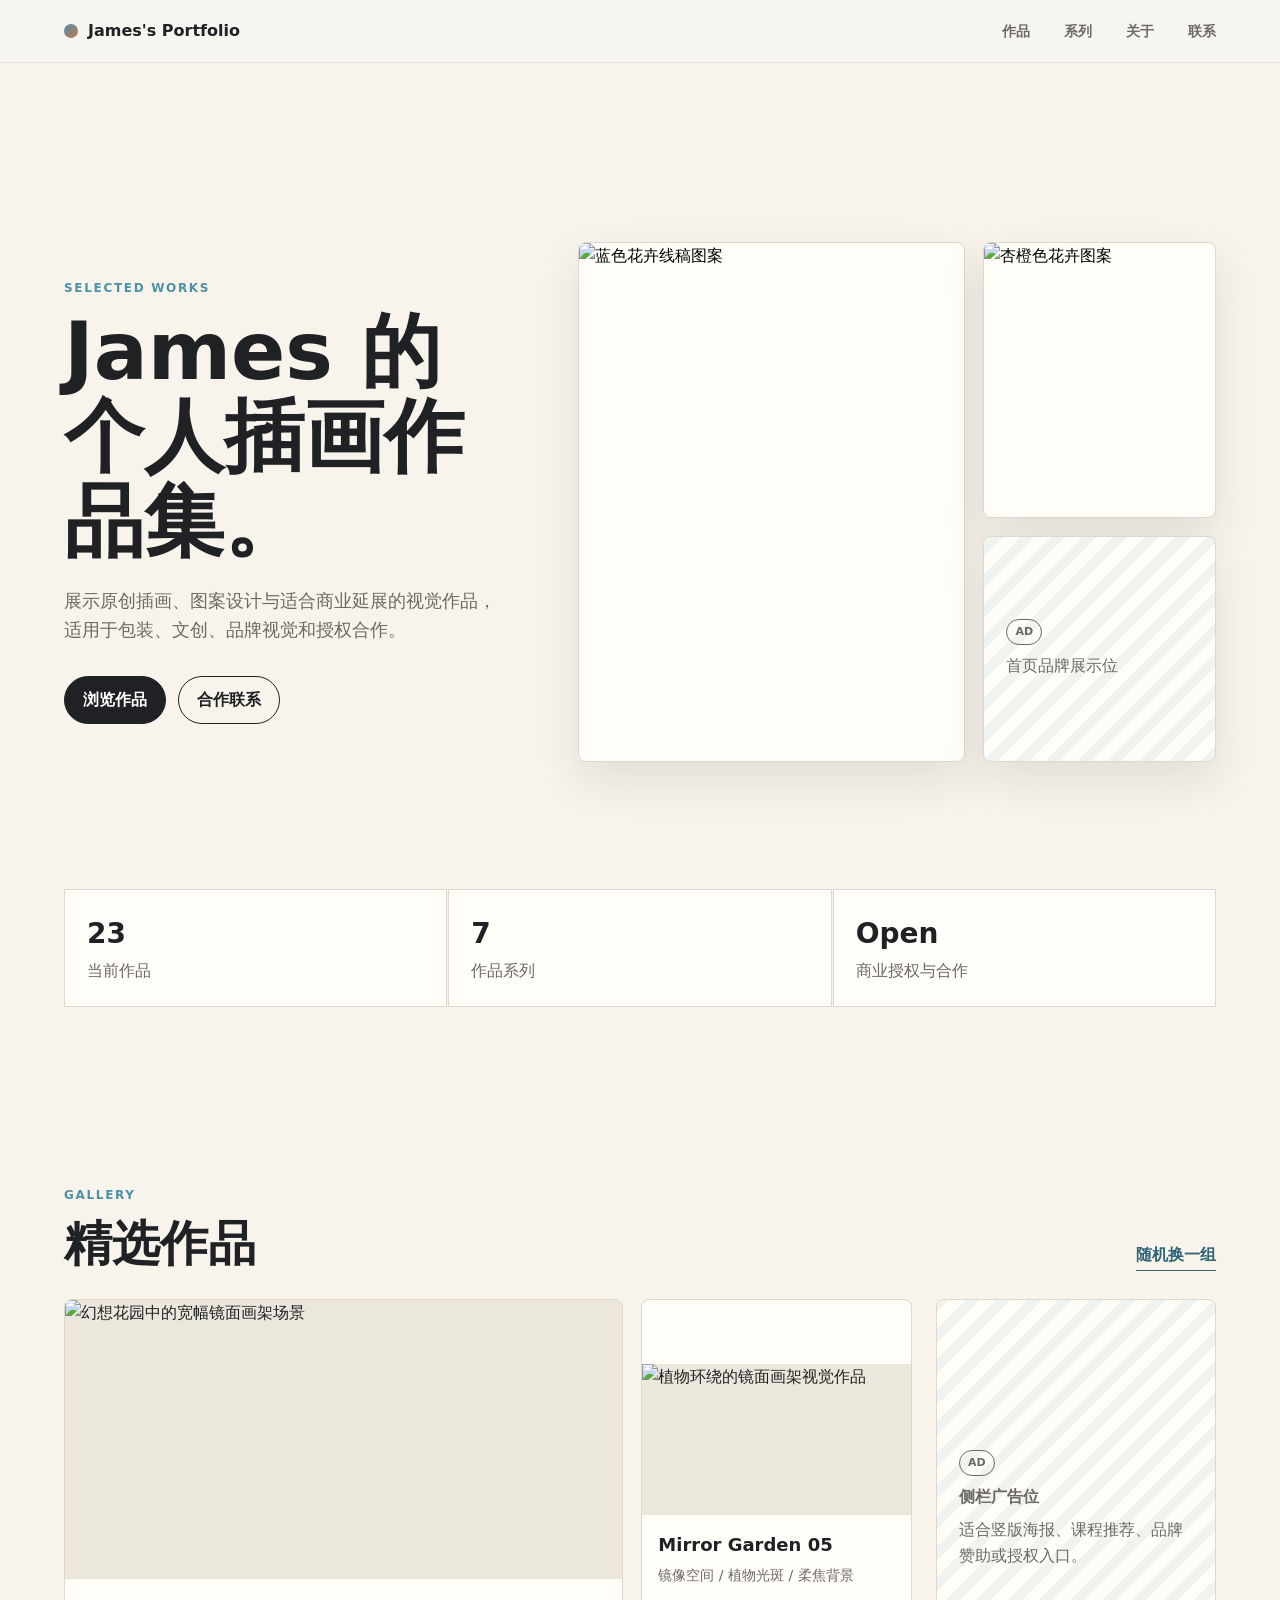
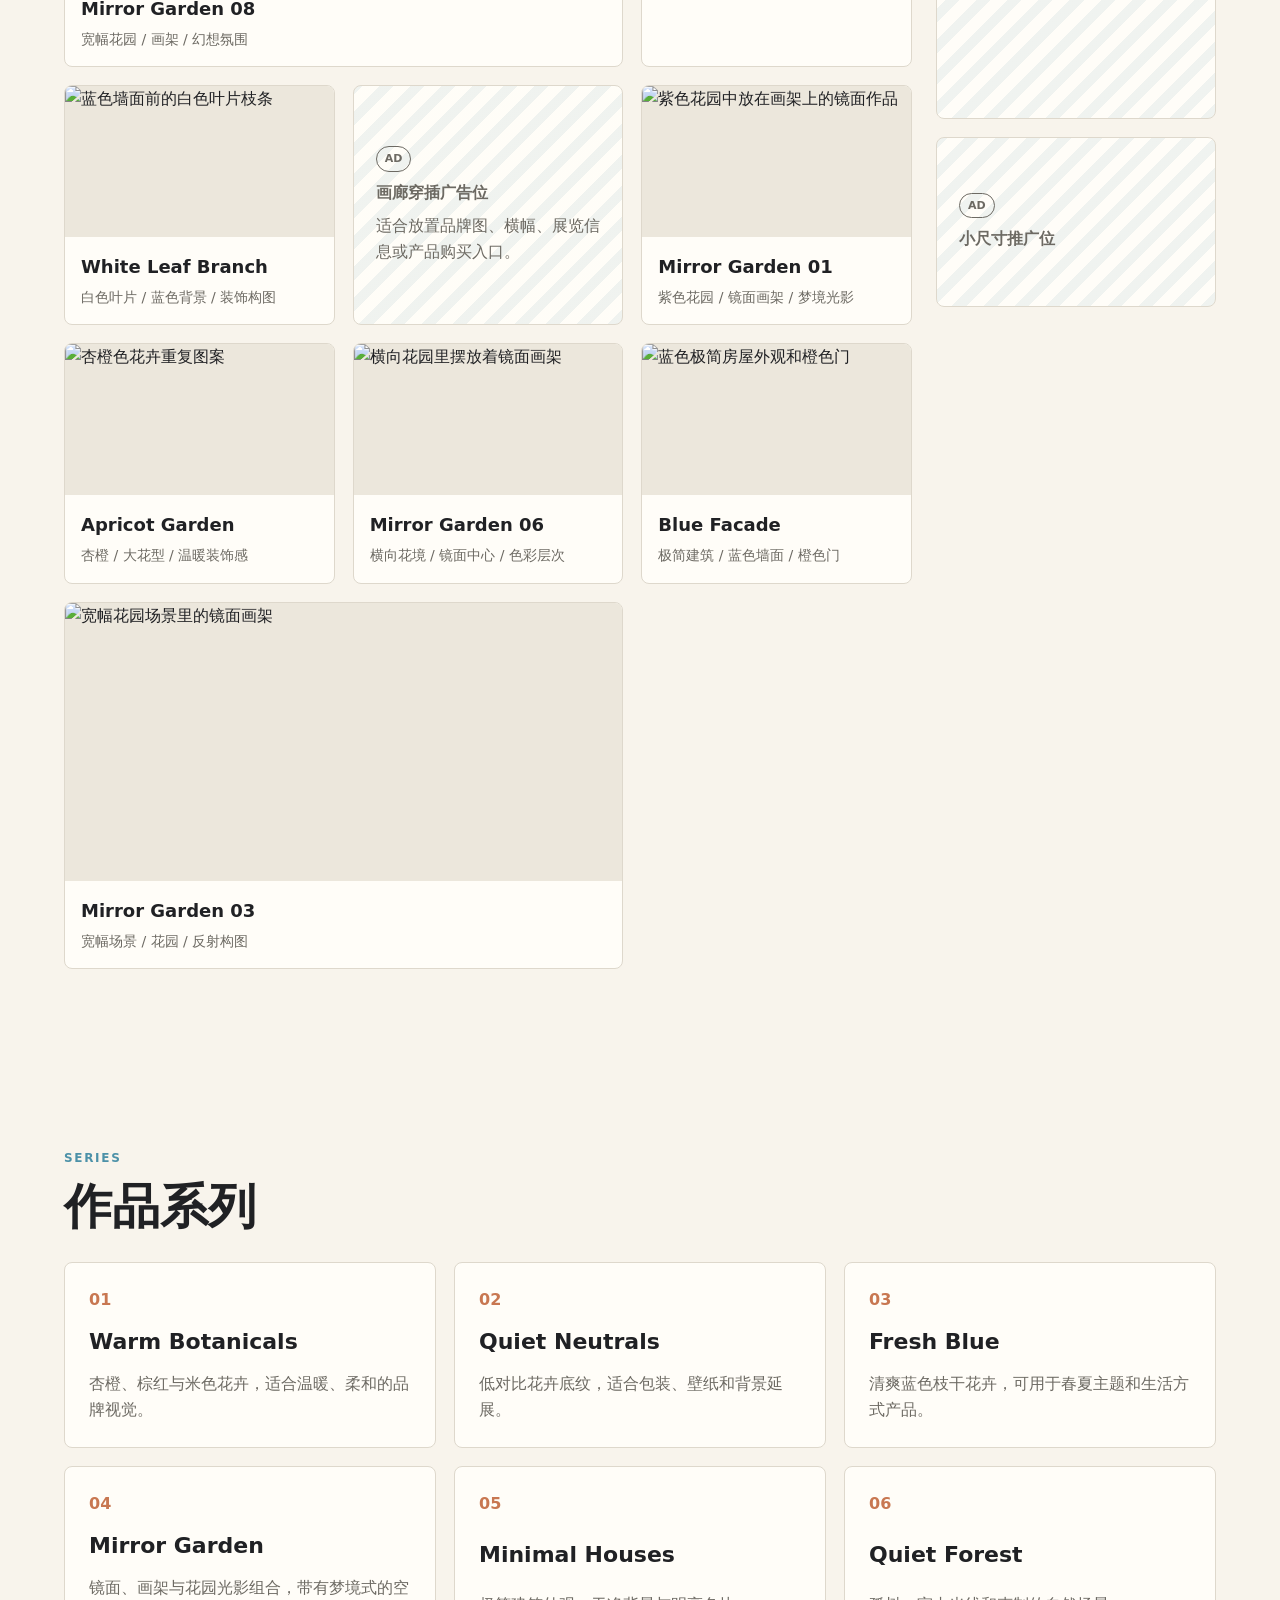
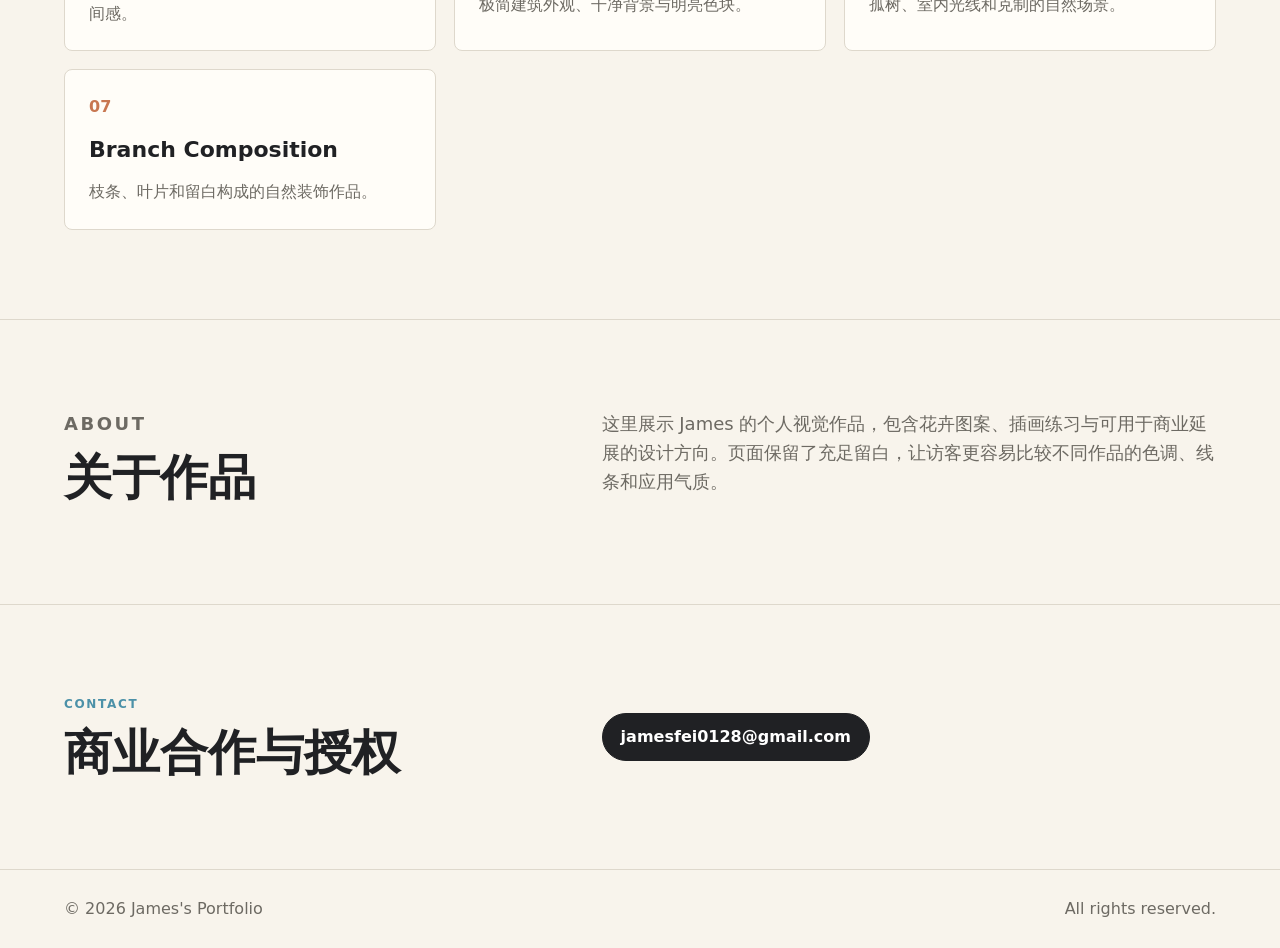
==== index.html @ 582e844c "Add files via upload Initial portfolio website" ====
<!doctype html>
<html lang="zh-CN">
  <head>
    <meta charset="UTF-8" />
    <meta name="viewport" content="width=device-width, initial-scale=1.0" />
    <title>James's Portfolio</title>
    <link rel="stylesheet" href="styles.css" />
  </head>
  <body>
    <header class="site-header">
      <a class="brand" href="#top" aria-label="返回首页">
        <span class="brand-mark"></span>
        <span>James's Portfolio</span>
      </a>
      <nav class="main-nav" aria-label="主导航">
        <a href="#works">作品</a>
        <a href="#series">系列</a>
        <a href="#about">关于</a>
        <a href="#contact">联系</a>
      </nav>
    </header>

    <main id="top">
      <section class="hero">
        <div class="hero-copy">
          <p class="eyebrow">Selected Works</p>
          <h1>James 的个人插画作品集。</h1>
          <p class="hero-text">
            展示原创插画、图案设计与适合商业延展的视觉作品，适用于包装、文创、品牌视觉和授权合作。
          </p>
          <div class="hero-actions">
            <a class="button primary" href="#works">浏览作品</a>
            <a class="button secondary" href="#contact">合作联系</a>
          </div>
        </div>
        <div class="hero-feature" aria-label="精选作品预览">
          <button class="feature-card feature-large image-trigger" type="button" data-work-id="blue-stem-bloom">
            <img src="images/art-06.png" alt="蓝色花卉线稿图案" />
          </button>
          <div class="feature-stack">
            <button class="feature-card image-trigger" type="button" data-work-id="apricot-garden">
              <img src="images/art-02.png" alt="杏橙色花卉图案" />
            </button>
            <div class="feature-card ad-card">
              <span>AD</span>
              <p>首页品牌展示位</p>
            </div>
          </div>
        </div>
      </section>

      <section class="section intro-strip" aria-label="作品概览">
        <div>
          <strong>23</strong>
          <span>当前作品</span>
        </div>
        <div>
          <strong>7</strong>
          <span>作品系列</span>
        </div>
        <div>
          <strong>Open</strong>
          <span>商业授权与合作</span>
        </div>
      </section>

      <section class="section work-section" id="works">
        <div class="section-heading">
          <div>
            <p class="eyebrow">Gallery</p>
            <h2>精选作品</h2>
          </div>
          <button class="text-button" type="button" id="shuffleWorksButton">随机换一组</button>
        </div>

        <div class="layout-with-ads">
          <div class="gallery-grid" id="featuredWorks" aria-live="polite"></div>

          <aside class="side-ads" aria-label="侧边广告位">
            <div class="ad-slot ad-tall">
              <span>AD</span>
              <strong>侧栏广告位</strong>
              <p>适合竖版海报、课程推荐、品牌赞助或授权入口。</p>
            </div>
            <div class="ad-slot">
              <span>AD</span>
              <strong>小尺寸推广位</strong>
            </div>
          </aside>
        </div>
      </section>

      <section class="section series-section" id="series">
        <div class="section-heading">
          <div>
            <p class="eyebrow">Series</p>
            <h2>作品系列</h2>
          </div>
        </div>
        <div class="series-grid" id="seriesGrid"></div>
      </section>

      <section class="section series-detail-section" id="seriesDetail" hidden>
        <div class="section-heading">
          <div>
            <p class="eyebrow">Series Detail</p>
            <h2 id="seriesDetailTitle">系列作品</h2>
          </div>
          <div class="detail-actions">
            <button class="text-button" type="button" id="backToWorksButton">返回全部作品</button>
            <button class="text-button" type="button" id="backToSeriesButton">返回系列</button>
          </div>
        </div>
        <div class="gallery-grid series-detail-grid" id="seriesWorks"></div>
      </section>

      <section class="section about-section" id="about">
        <div>
          <p class="eyebrow">About</p>
          <h2>关于作品</h2>
        </div>
        <p>
          这里展示 James 的个人视觉作品，包含花卉图案、插画练习与可用于商业延展的设计方向。页面保留了充足留白，让访客更容易比较不同作品的色调、线条和应用气质。
        </p>
      </section>

      <section class="section contact-section" id="contact">
        <div>
          <p class="eyebrow">Contact</p>
          <h2>商业合作与授权</h2>
        </div>
        <a class="button primary" href="mailto:jamesfei0128@gmail.com">jamesfei0128@gmail.com</a>
      </section>
    </main>

    <div class="lightbox" id="lightbox" aria-modal="true" role="dialog" aria-labelledby="lightboxTitle" hidden>
      <button class="lightbox-backdrop" type="button" aria-label="关闭预览"></button>
      <div class="lightbox-panel">
        <button class="lightbox-close" type="button" aria-label="关闭预览">×</button>
        <img id="lightboxImage" src="" alt="" />
        <h2 id="lightboxTitle"></h2>
      </div>
    </div>

    <footer class="site-footer">
      <span>© 2026 James's Portfolio</span>
      <span>All rights reserved.</span>
    </footer>

    <script src="script.js"></script>
  </body>
</html>
---- styles.css ----
:root {
  --bg: #f8f4ec;
  --paper: #fffdf8;
  --ink: #202124;
  --muted: #6d6a63;
  --line: #ded8cc;
  --accent: #4c91a8;
  --accent-strong: #2f6477;
  --clay: #c87751;
  --sage: #8a927e;
  --shadow: 0 18px 44px rgba(39, 35, 28, 0.1);
}

* {
  box-sizing: border-box;
}

html {
  scroll-behavior: smooth;
}

body {
  margin: 0;
  background: var(--bg);
  color: var(--ink);
  font-family: "Segoe UI", "Microsoft YaHei", system-ui, sans-serif;
  line-height: 1.6;
}

img {
  display: block;
  width: 100%;
}

a {
  color: inherit;
  text-decoration: none;
}

button {
  font: inherit;
}

.site-header {
  position: sticky;
  top: 0;
  z-index: 10;
  display: flex;
  align-items: center;
  justify-content: space-between;
  gap: 24px;
  padding: 18px clamp(20px, 5vw, 72px);
  background: rgba(247, 245, 240, 0.9);
  border-bottom: 1px solid rgba(222, 216, 204, 0.75);
  backdrop-filter: blur(16px);
}

.brand,
.main-nav,
.hero-actions,
.site-footer {
  display: flex;
  align-items: center;
}

.brand {
  gap: 10px;
  font-weight: 700;
}

.brand-mark {
  width: 14px;
  height: 14px;
  border-radius: 50%;
  background: linear-gradient(135deg, var(--accent), var(--clay));
}

.main-nav {
  gap: clamp(14px, 3vw, 34px);
  color: var(--muted);
  font-size: 14px;
  font-weight: 600;
}

.main-nav a:hover {
  color: var(--ink);
}

.hero {
  display: grid;
  grid-template-columns: minmax(0, 0.74fr) minmax(420px, 1.08fr);
  gap: clamp(34px, 6vw, 82px);
  align-items: center;
  min-height: calc(100vh - 74px);
  padding: clamp(48px, 8vw, 96px) clamp(20px, 5vw, 72px) 44px;
}

.hero-copy {
  max-width: 680px;
}

.eyebrow {
  margin: 0 0 12px;
  color: var(--accent);
  font-size: 12px;
  font-weight: 800;
  letter-spacing: 0.14em;
  text-transform: uppercase;
}

h1,
h2,
h3,
p {
  margin-top: 0;
}

h1 {
  max-width: 780px;
  margin-bottom: 22px;
  font-size: clamp(40px, 6.6vw, 80px);
  line-height: 1.06;
}

h2 {
  margin-bottom: 0;
  font-size: clamp(28px, 4vw, 48px);
  line-height: 1.12;
}

h3 {
  margin-bottom: 4px;
  font-size: 18px;
}

.hero-text {
  max-width: 560px;
  color: var(--muted);
  font-size: 18px;
}

.hero-actions {
  flex-wrap: wrap;
  gap: 12px;
  margin-top: 32px;
}

.button {
  display: inline-flex;
  align-items: center;
  justify-content: center;
  min-height: 44px;
  padding: 10px 18px;
  border: 1px solid var(--ink);
  border-radius: 999px;
  font-weight: 700;
}

.button.primary {
  background: var(--ink);
  color: #fff;
}

.button.secondary {
  color: var(--ink);
}

.text-button {
  width: fit-content;
  border: 0;
  border-bottom: 1px solid currentColor;
  padding: 0 0 3px;
  background: transparent;
  color: var(--accent-strong);
  cursor: pointer;
  font-weight: 800;
}

.hero-feature {
  display: grid;
  grid-template-columns: 1.25fr 0.75fr;
  gap: 18px;
  min-width: 0;
}

.feature-stack {
  display: grid;
  gap: 18px;
}

.feature-card,
.work-card,
.series-item,
.ad-slot {
  border: 1px solid var(--line);
  border-radius: 8px;
  background: var(--paper);
}

.feature-card {
  overflow: hidden;
  min-height: 220px;
  box-shadow: var(--shadow);
}

button.feature-card {
  cursor: zoom-in;
  padding: 0;
  text-align: left;
}

.feature-card img {
  height: 100%;
  object-fit: cover;
}

.feature-large {
  min-height: 520px;
}

.ad-card,
.ad-slot {
  display: flex;
  flex-direction: column;
  justify-content: center;
  gap: 8px;
  min-height: 170px;
  padding: 22px;
  color: var(--muted);
  background: repeating-linear-gradient(
      -45deg,
      rgba(39, 111, 134, 0.07),
      rgba(39, 111, 134, 0.07) 10px,
      rgba(255, 253, 248, 0.92) 10px,
      rgba(255, 253, 248, 0.92) 22px
    ),
    var(--paper);
}

.ad-card span,
.ad-slot span {
  width: fit-content;
  padding: 3px 8px;
  border: 1px solid currentColor;
  border-radius: 999px;
  font-size: 11px;
  font-weight: 800;
}

.ad-card p,
.ad-slot p {
  margin: 0;
}

.section {
  padding: clamp(54px, 7vw, 90px) clamp(20px, 5vw, 72px);
}

.intro-strip {
  display: grid;
  grid-template-columns: repeat(3, 1fr);
  gap: 1px;
  padding-top: 0;
}

.intro-strip div {
  display: grid;
  gap: 2px;
  padding: 22px;
  background: var(--paper);
  border: 1px solid var(--line);
}

.intro-strip strong {
  font-size: 28px;
}

.intro-strip span {
  color: var(--muted);
}

.section-heading {
  display: flex;
  align-items: end;
  justify-content: space-between;
  gap: 24px;
  margin-bottom: 28px;
}

.layout-with-ads {
  display: grid;
  grid-template-columns: minmax(0, 1fr) 280px;
  gap: 24px;
  align-items: start;
}

.gallery-grid {
  display: grid;
  grid-template-columns: repeat(3, minmax(0, 1fr));
  gap: 18px;
}

.work-card {
  overflow: hidden;
  transition:
    border-color 160ms ease,
    transform 160ms ease,
    box-shadow 160ms ease;
}

.work-card:hover {
  border-color: rgba(76, 145, 168, 0.55);
  box-shadow: 0 14px 34px rgba(39, 35, 28, 0.08);
  transform: translateY(-2px);
}

.work-card-button {
  display: block;
  width: 100%;
  height: 100%;
  border: 0;
  padding: 0;
  background: transparent;
  color: inherit;
  cursor: zoom-in;
  text-align: left;
}

.work-card img,
.work-card-button img {
  aspect-ratio: 16 / 9;
  object-fit: contain;
  background: #ece7dc;
}

.work-card-wide {
  grid-column: span 2;
}

.work-card-wide img,
.work-card-wide .work-card-button img {
  aspect-ratio: 16 / 8;
}

.work-card div,
.work-card-button div {
  padding: 16px;
}

.work-card p,
.series-item p,
.about-section p {
  color: var(--muted);
}

.work-card p {
  margin-bottom: 0;
  font-size: 14px;
}

.ad-inline {
  grid-column: span 1;
  min-height: 100%;
}

.side-ads {
  position: sticky;
  top: 94px;
  display: grid;
  gap: 18px;
}

.ad-tall {
  min-height: 420px;
}

.series-grid {
  display: grid;
  grid-template-columns: repeat(3, 1fr);
  gap: 18px;
}

.series-item {
  display: grid;
  gap: 12px;
  padding: 24px;
  color: inherit;
  cursor: pointer;
  text-align: left;
  transition:
    border-color 160ms ease,
    transform 160ms ease,
    box-shadow 160ms ease;
}

.series-item:hover {
  border-color: rgba(76, 145, 168, 0.55);
  box-shadow: 0 14px 34px rgba(39, 35, 28, 0.08);
  transform: translateY(-2px);
}

.series-item span {
  color: var(--clay);
  font-weight: 800;
}

.series-item strong {
  font-size: 22px;
}

.series-item p {
  margin-bottom: 0;
}

.about-section,
.contact-section {
  display: grid;
  grid-template-columns: 0.75fr 1fr;
  gap: clamp(24px, 6vw, 80px);
  align-items: start;
  border-top: 1px solid var(--line);
}

.about-section p {
  max-width: 740px;
  font-size: 18px;
}

.contact-section {
  align-items: center;
}

.contact-section .button {
  width: fit-content;
}

.detail-actions {
  display: flex;
  flex-wrap: wrap;
  gap: 16px;
  justify-content: flex-end;
}

.series-detail-section[hidden],
.lightbox[hidden] {
  display: none;
}

body.modal-open {
  overflow: hidden;
}

.lightbox {
  position: fixed;
  inset: 0;
  z-index: 50;
  display: grid;
  place-items: center;
  padding: clamp(18px, 4vw, 48px);
}

.lightbox-backdrop {
  position: absolute;
  inset: 0;
  border: 0;
  background: rgba(20, 20, 18, 0.78);
  cursor: zoom-out;
}

.lightbox-panel {
  position: relative;
  z-index: 1;
  display: grid;
  gap: 14px;
  width: min(1120px, 100%);
  max-height: 92vh;
  padding: 18px;
  border-radius: 8px;
  background: var(--paper);
  box-shadow: 0 26px 80px rgba(0, 0, 0, 0.35);
}

.lightbox-panel img {
  max-height: 76vh;
  object-fit: contain;
  background: #f3efe6;
}

.lightbox-panel h2 {
  font-size: clamp(20px, 3vw, 30px);
}

.lightbox-close {
  position: absolute;
  top: 10px;
  right: 10px;
  z-index: 2;
  display: grid;
  place-items: center;
  width: 38px;
  height: 38px;
  border: 1px solid var(--line);
  border-radius: 50%;
  background: rgba(255, 253, 248, 0.94);
  color: var(--ink);
  cursor: pointer;
  font-size: 28px;
  line-height: 1;
}

.site-footer {
  justify-content: space-between;
  gap: 16px;
  padding: 26px clamp(20px, 5vw, 72px);
  color: var(--muted);
  border-top: 1px solid var(--line);
}

@media (max-width: 1080px) {
  .hero,
  .layout-with-ads,
  .about-section,
  .contact-section {
    grid-template-columns: 1fr;
  }

  .hero {
    min-height: auto;
  }

  .side-ads {
    position: static;
    grid-template-columns: repeat(2, 1fr);
  }

  .ad-tall {
    min-height: 220px;
  }
}

@media (max-width: 760px) {
  .site-header {
    align-items: flex-start;
    flex-direction: column;
  }

  .main-nav {
    width: 100%;
    overflow-x: auto;
    padding-bottom: 2px;
  }

  .hero-feature,
  .gallery-grid,
  .series-grid,
  .intro-strip,
  .side-ads {
    grid-template-columns: 1fr;
  }

  .feature-large {
    min-height: 280px;
  }

  .feature-card {
    min-height: 220px;
  }

  .ad-inline {
    grid-column: auto;
  }

  .work-card-wide {
    grid-column: auto;
  }

  .work-card-wide img {
    aspect-ratio: 16 / 9;
  }

  .section-heading {
    align-items: flex-start;
    flex-direction: column;
  }

  .detail-actions {
    justify-content: flex-start;
  }

  .site-footer {
    align-items: flex-start;
    flex-direction: column;
  }
}
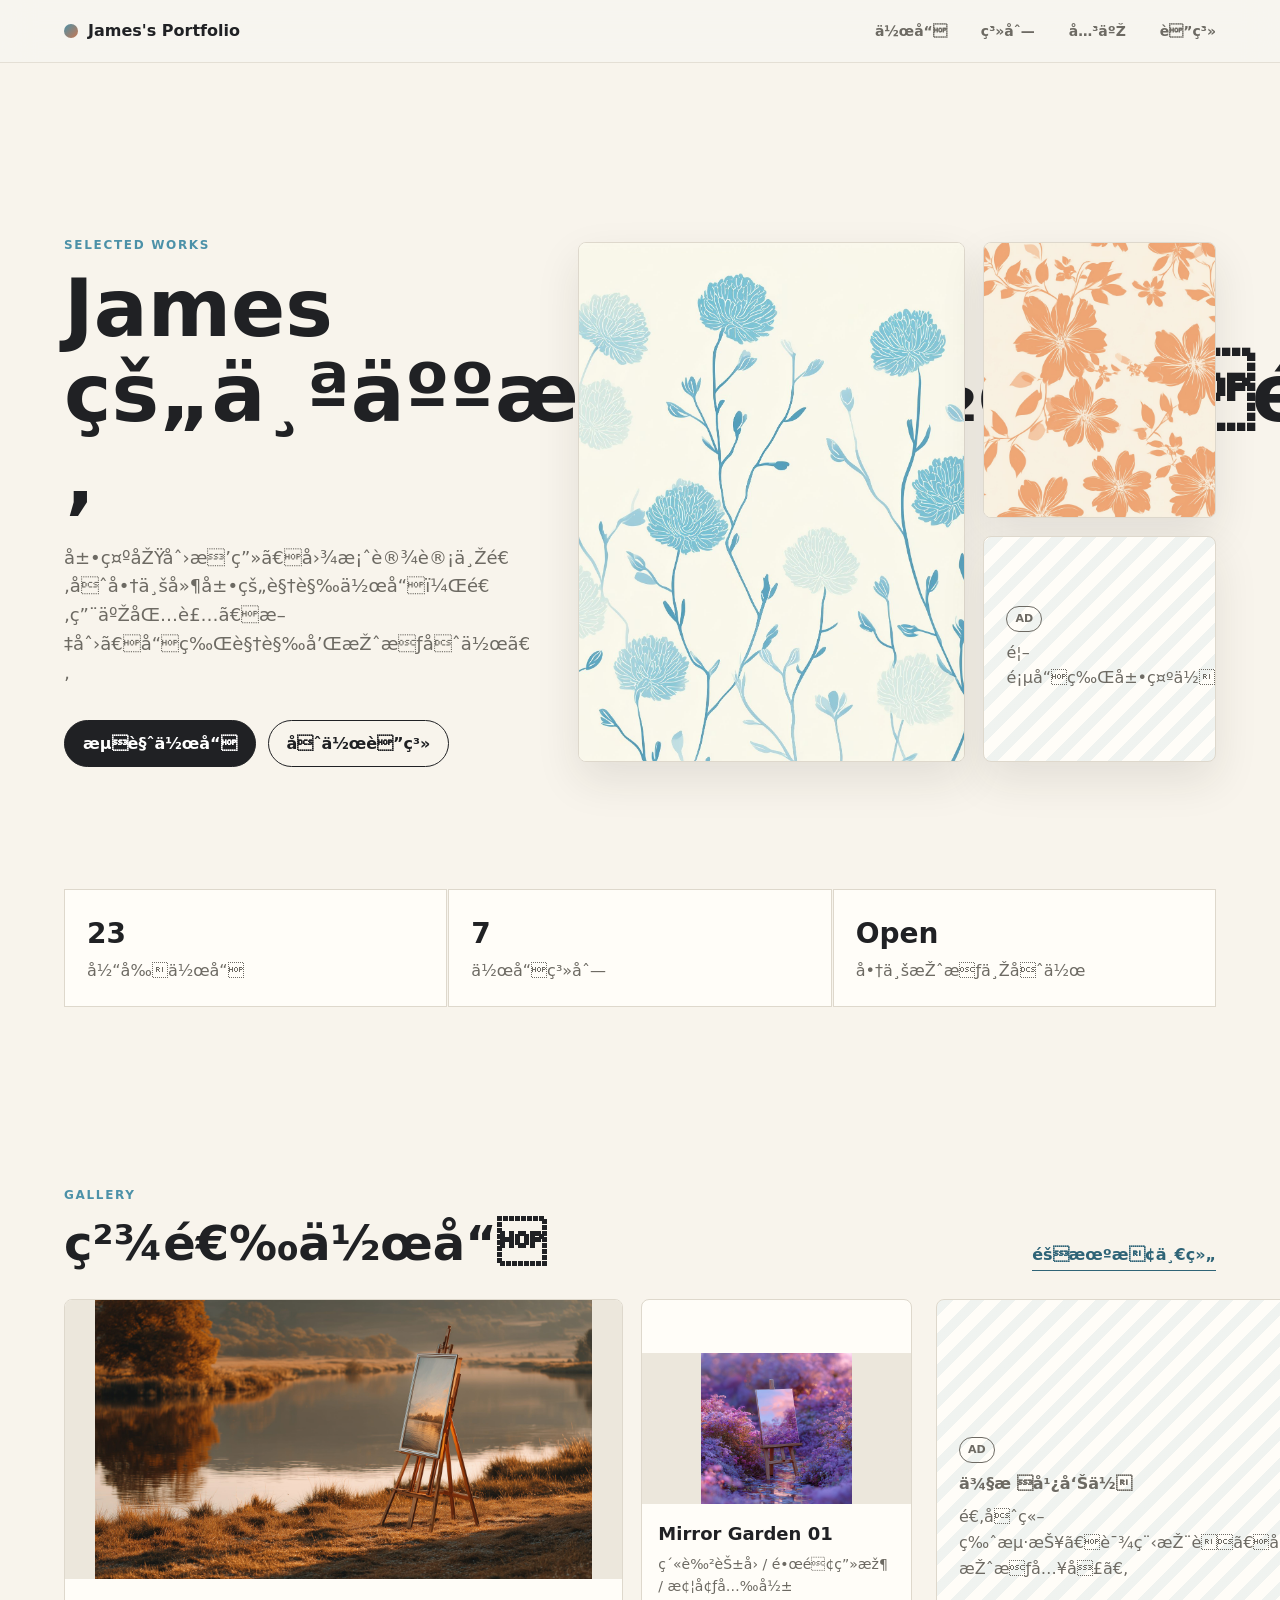
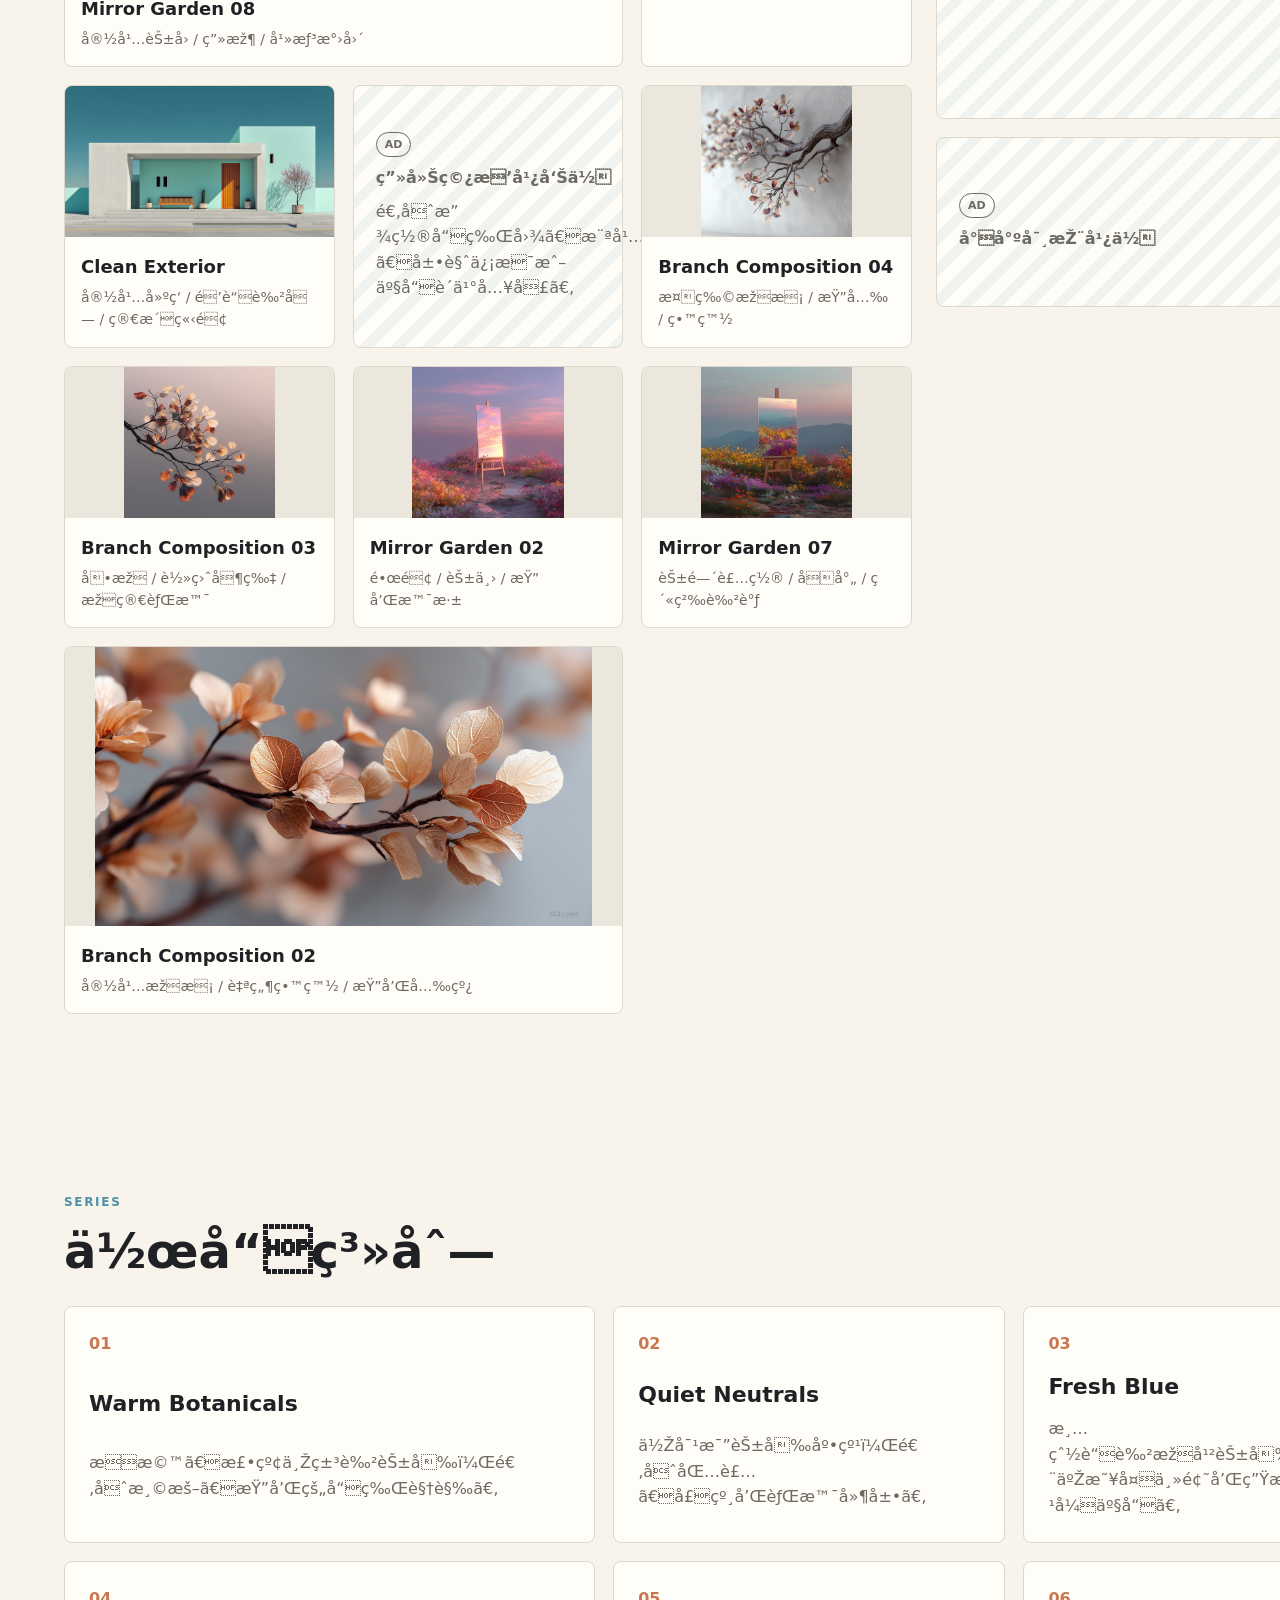
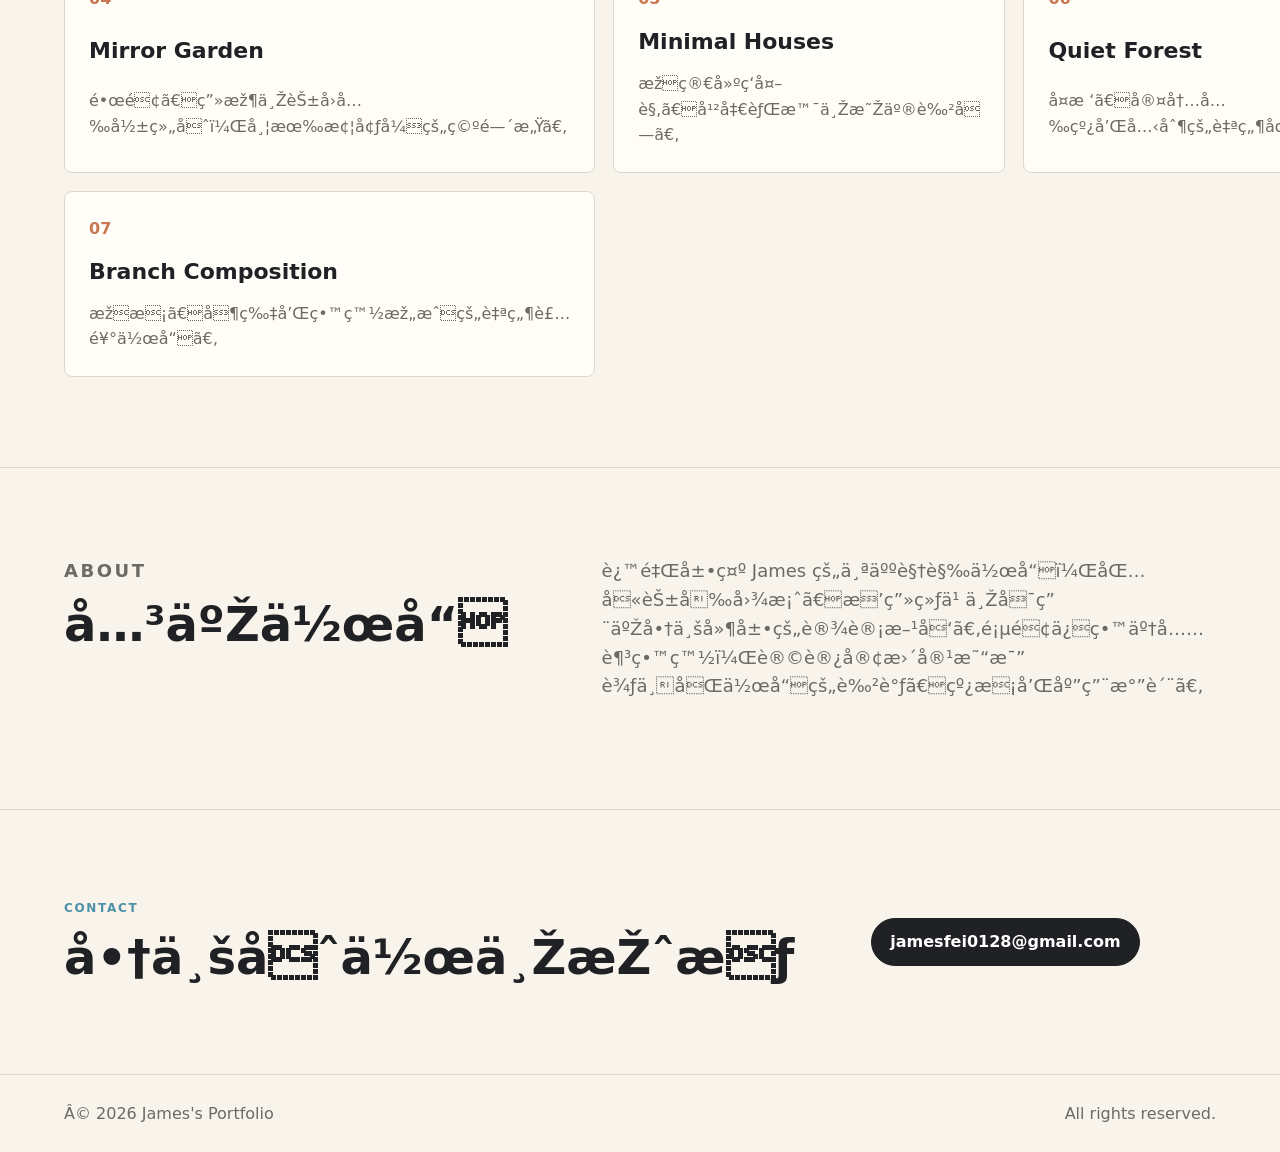
==== commit 8fa8fd60: "Add files via upload Fix image paths and upload web images" ====
--- a/index.html
+++ b/index.html
@@ -1,4 +1,4 @@
-<!doctype html>
+﻿<!doctype html>
 <html lang="zh-CN">
   <head>
     <meta charset="UTF-8" />
@@ -8,15 +8,15 @@
   </head>
   <body>
     <header class="site-header">
-      <a class="brand" href="#top" aria-label="返回首页">
+      <a class="brand" href="#top" aria-label="è¿”å›žé¦–é¡µ">
         <span class="brand-mark"></span>
         <span>James's Portfolio</span>
       </a>
-      <nav class="main-nav" aria-label="主导航">
-        <a href="#works">作品</a>
-        <a href="#series">系列</a>
-        <a href="#about">关于</a>
-        <a href="#contact">联系</a>
+      <nav class="main-nav" aria-label="ä¸»å¯¼èˆª">
+        <a href="#works">ä½œå“</a>
+        <a href="#series">ç³»åˆ—</a>
+        <a href="#about">å…³äºŽ</a>
+        <a href="#contact">è”ç³»</a>
       </nav>
     </header>
 
@@ -24,43 +24,43 @@
       <section class="hero">
         <div class="hero-copy">
           <p class="eyebrow">Selected Works</p>
-          <h1>James 的个人插画作品集。</h1>
+          <h1>James çš„ä¸ªäººæ’ç”»ä½œå“é›†ã€‚</h1>
           <p class="hero-text">
-            展示原创插画、图案设计与适合商业延展的视觉作品，适用于包装、文创、品牌视觉和授权合作。
+            å±•ç¤ºåŽŸåˆ›æ’ç”»ã€å›¾æ¡ˆè®¾è®¡ä¸Žé€‚åˆå•†ä¸šå»¶å±•çš„è§†è§‰ä½œå“ï¼Œé€‚ç”¨äºŽåŒ…è£…ã€æ–‡åˆ›ã€å“ç‰Œè§†è§‰å’ŒæŽˆæƒåˆä½œã€‚
           </p>
           <div class="hero-actions">
-            <a class="button primary" href="#works">浏览作品</a>
-            <a class="button secondary" href="#contact">合作联系</a>
+            <a class="button primary" href="#works">æµè§ˆä½œå“</a>
+            <a class="button secondary" href="#contact">åˆä½œè”ç³»</a>
           </div>
         </div>
-        <div class="hero-feature" aria-label="精选作品预览">
+        <div class="hero-feature" aria-label="ç²¾é€‰ä½œå“é¢„è§ˆ">
           <button class="feature-card feature-large image-trigger" type="button" data-work-id="blue-stem-bloom">
-            <img src="images/art-06.png" alt="蓝色花卉线稿图案" />
+            <img src="images/web/art-06.jpg" alt="è“è‰²èŠ±å‰çº¿ç¨¿å›¾æ¡ˆ" />
           </button>
           <div class="feature-stack">
             <button class="feature-card image-trigger" type="button" data-work-id="apricot-garden">
-              <img src="images/art-02.png" alt="杏橙色花卉图案" />
+              <img src="images/web/art-02.jpg" alt="ææ©™è‰²èŠ±å‰å›¾æ¡ˆ" />
             </button>
             <div class="feature-card ad-card">
               <span>AD</span>
-              <p>首页品牌展示位</p>
+              <p>é¦–é¡µå“ç‰Œå±•ç¤ºä½</p>
             </div>
           </div>
         </div>
       </section>
 
-      <section class="section intro-strip" aria-label="作品概览">
+      <section class="section intro-strip" aria-label="ä½œå“æ¦‚è§ˆ">
         <div>
           <strong>23</strong>
-          <span>当前作品</span>
+          <span>å½“å‰ä½œå“</span>
         </div>
         <div>
           <strong>7</strong>
-          <span>作品系列</span>
+          <span>ä½œå“ç³»åˆ—</span>
         </div>
         <div>
           <strong>Open</strong>
-          <span>商业授权与合作</span>
+          <span>å•†ä¸šæŽˆæƒä¸Žåˆä½œ</span>
         </div>
       </section>
 
@@ -68,23 +68,23 @@
         <div class="section-heading">
           <div>
             <p class="eyebrow">Gallery</p>
-            <h2>精选作品</h2>
+            <h2>ç²¾é€‰ä½œå“</h2>
           </div>
-          <button class="text-button" type="button" id="shuffleWorksButton">随机换一组</button>
+          <button class="text-button" type="button" id="shuffleWorksButton">éšæœºæ¢ä¸€ç»„</button>
         </div>
 
         <div class="layout-with-ads">
           <div class="gallery-grid" id="featuredWorks" aria-live="polite"></div>
 
-          <aside class="side-ads" aria-label="侧边广告位">
+          <aside class="side-ads" aria-label="ä¾§è¾¹å¹¿å‘Šä½">
             <div class="ad-slot ad-tall">
               <span>AD</span>
-              <strong>侧栏广告位</strong>
-              <p>适合竖版海报、课程推荐、品牌赞助或授权入口。</p>
+              <strong>ä¾§æ å¹¿å‘Šä½</strong>
+              <p>é€‚åˆç«–ç‰ˆæµ·æŠ¥ã€è¯¾ç¨‹æŽ¨èã€å“ç‰ŒèµžåŠ©æˆ–æŽˆæƒå…¥å£ã€‚</p>
             </div>
             <div class="ad-slot">
               <span>AD</span>
-              <strong>小尺寸推广位</strong>
+              <strong>å°å°ºå¯¸æŽ¨å¹¿ä½</strong>
             </div>
           </aside>
         </div>
@@ -94,7 +94,7 @@
         <div class="section-heading">
           <div>
             <p class="eyebrow">Series</p>
-            <h2>作品系列</h2>
+            <h2>ä½œå“ç³»åˆ—</h2>
           </div>
         </div>
         <div class="series-grid" id="seriesGrid"></div>
@@ -104,11 +104,11 @@
         <div class="section-heading">
           <div>
             <p class="eyebrow">Series Detail</p>
-            <h2 id="seriesDetailTitle">系列作品</h2>
+            <h2 id="seriesDetailTitle">ç³»åˆ—ä½œå“</h2>
           </div>
           <div class="detail-actions">
-            <button class="text-button" type="button" id="backToWorksButton">返回全部作品</button>
-            <button class="text-button" type="button" id="backToSeriesButton">返回系列</button>
+            <button class="text-button" type="button" id="backToWorksButton">è¿”å›žå…¨éƒ¨ä½œå“</button>
+            <button class="text-button" type="button" id="backToSeriesButton">è¿”å›žç³»åˆ—</button>
           </div>
         </div>
         <div class="gallery-grid series-detail-grid" id="seriesWorks"></div>
@@ -117,36 +117,37 @@
       <section class="section about-section" id="about">
         <div>
           <p class="eyebrow">About</p>
-          <h2>关于作品</h2>
+          <h2>å…³äºŽä½œå“</h2>
         </div>
         <p>
-          这里展示 James 的个人视觉作品，包含花卉图案、插画练习与可用于商业延展的设计方向。页面保留了充足留白，让访客更容易比较不同作品的色调、线条和应用气质。
+          è¿™é‡Œå±•ç¤º James çš„ä¸ªäººè§†è§‰ä½œå“ï¼ŒåŒ…å«èŠ±å‰å›¾æ¡ˆã€æ’ç”»ç»ƒä¹ ä¸Žå¯ç”¨äºŽå•†ä¸šå»¶å±•çš„è®¾è®¡æ–¹å‘ã€‚é¡µé¢ä¿ç•™äº†å……è¶³ç•™ç™½ï¼Œè®©è®¿å®¢æ›´å®¹æ˜“æ¯”è¾ƒä¸åŒä½œå“çš„è‰²è°ƒã€çº¿æ¡å’Œåº”ç”¨æ°”è´¨ã€‚
         </p>
       </section>
 
       <section class="section contact-section" id="contact">
         <div>
           <p class="eyebrow">Contact</p>
-          <h2>商业合作与授权</h2>
+          <h2>å•†ä¸šåˆä½œä¸ŽæŽˆæƒ</h2>
         </div>
         <a class="button primary" href="mailto:jamesfei0128@gmail.com">jamesfei0128@gmail.com</a>
       </section>
     </main>
 
     <div class="lightbox" id="lightbox" aria-modal="true" role="dialog" aria-labelledby="lightboxTitle" hidden>
-      <button class="lightbox-backdrop" type="button" aria-label="关闭预览"></button>
+      <button class="lightbox-backdrop" type="button" aria-label="å…³é—­é¢„è§ˆ"></button>
       <div class="lightbox-panel">
-        <button class="lightbox-close" type="button" aria-label="关闭预览">×</button>
+        <button class="lightbox-close" type="button" aria-label="å…³é—­é¢„è§ˆ">Ã—</button>
         <img id="lightboxImage" src="" alt="" />
         <h2 id="lightboxTitle"></h2>
       </div>
     </div>
 
     <footer class="site-footer">
-      <span>© 2026 James's Portfolio</span>
+      <span>Â© 2026 James's Portfolio</span>
       <span>All rights reserved.</span>
     </footer>
 
     <script src="script.js"></script>
   </body>
 </html>
+
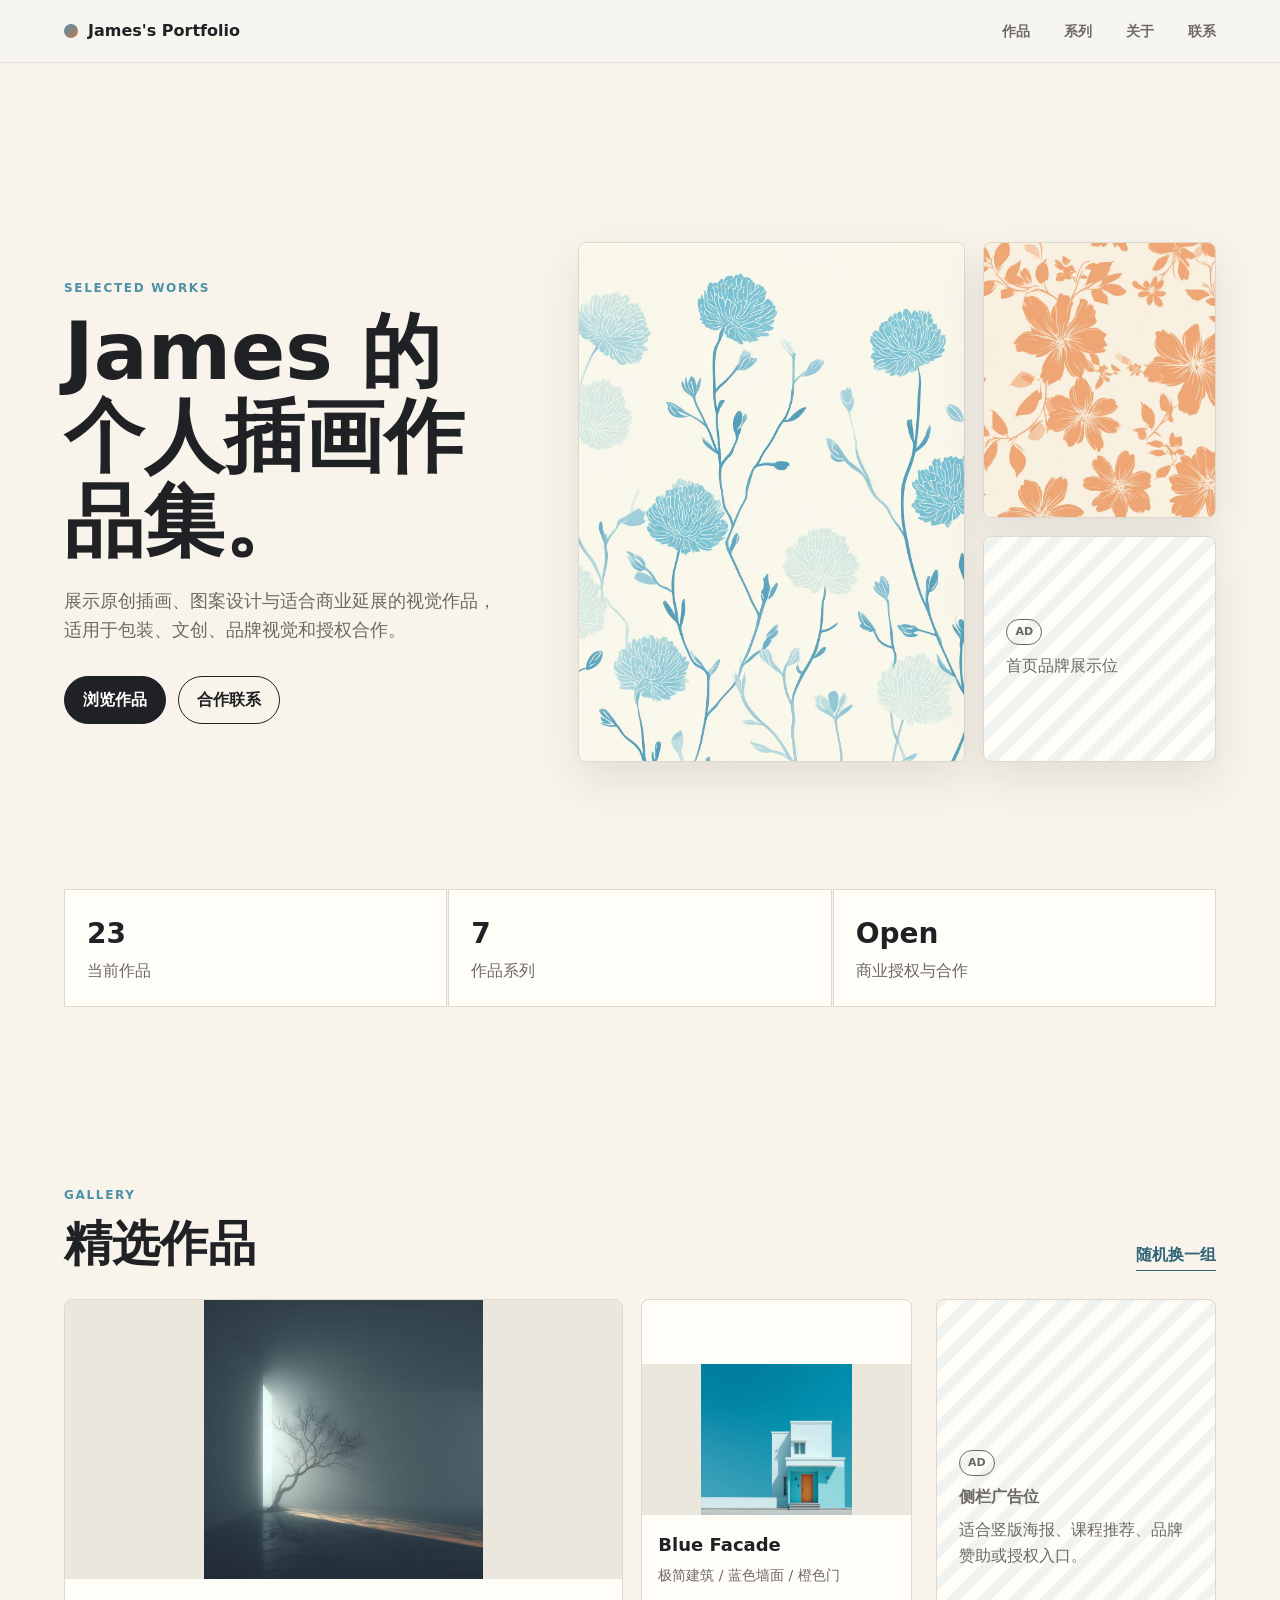
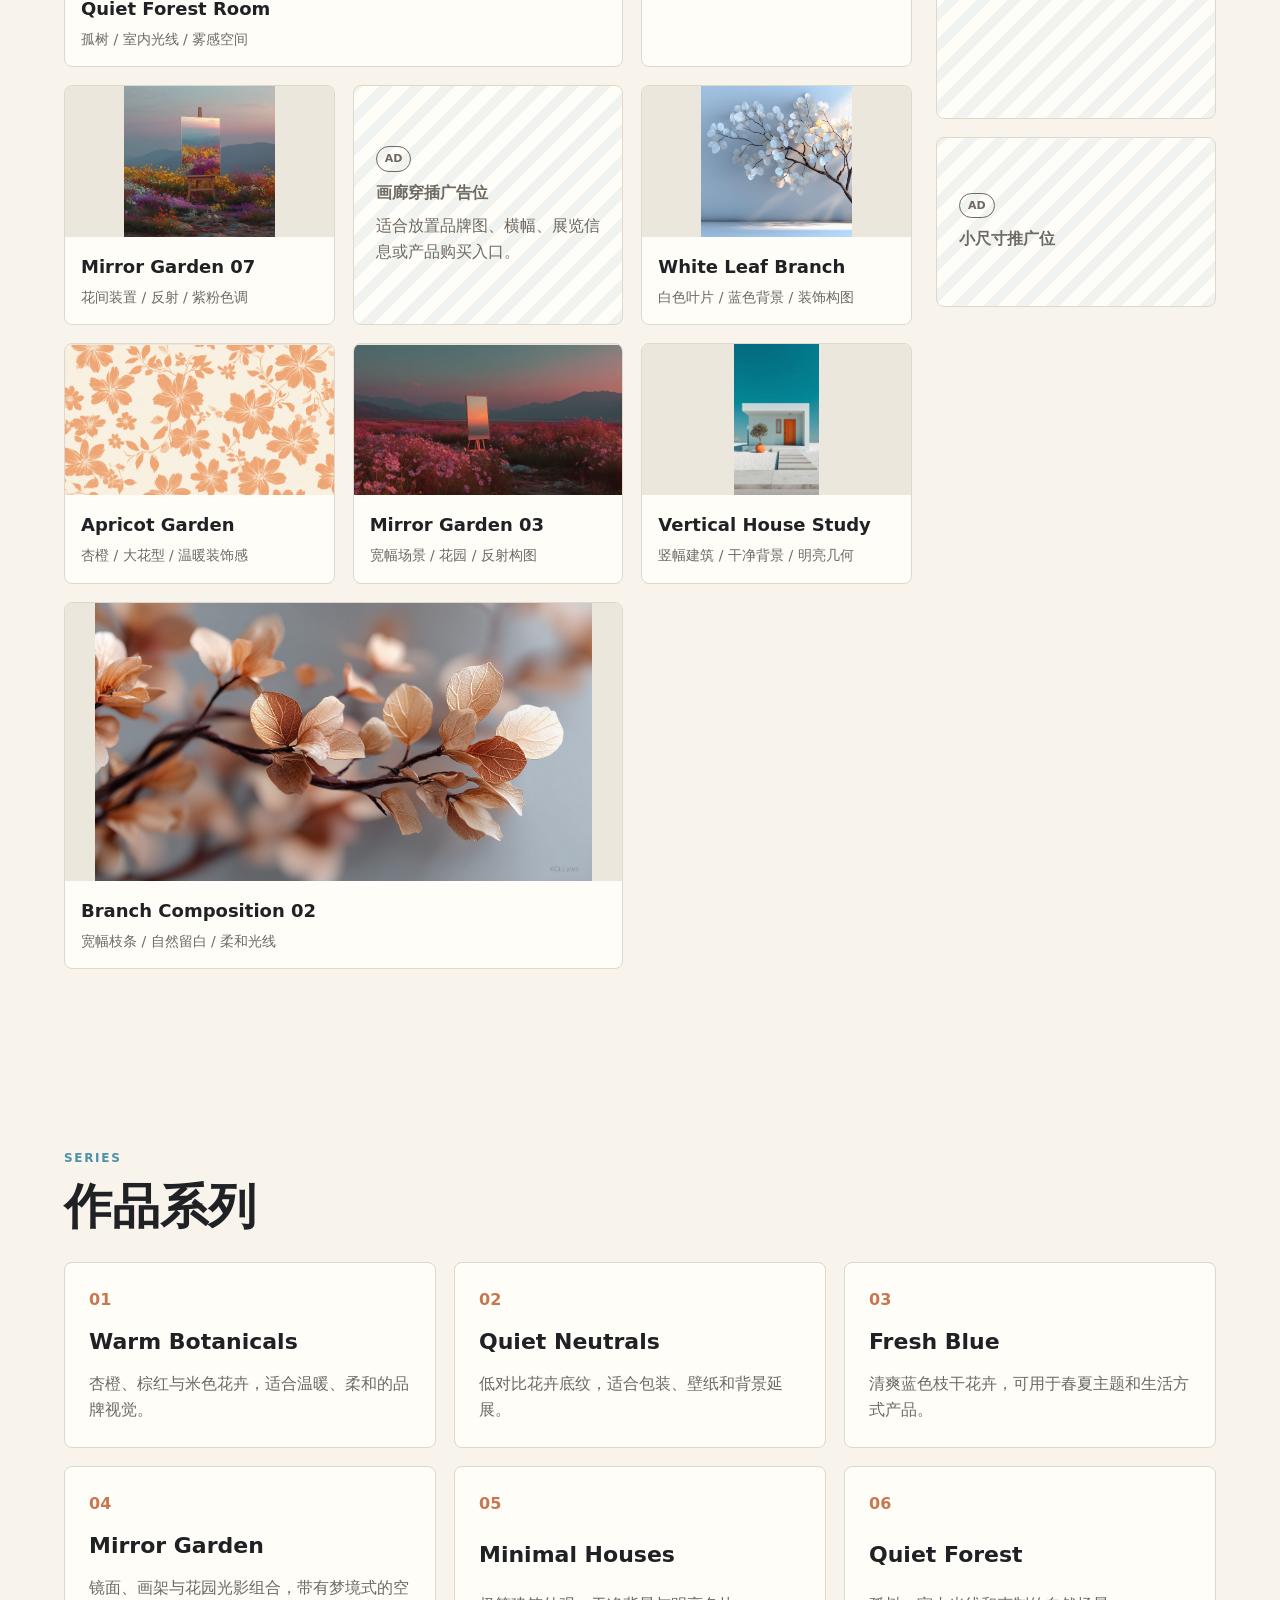
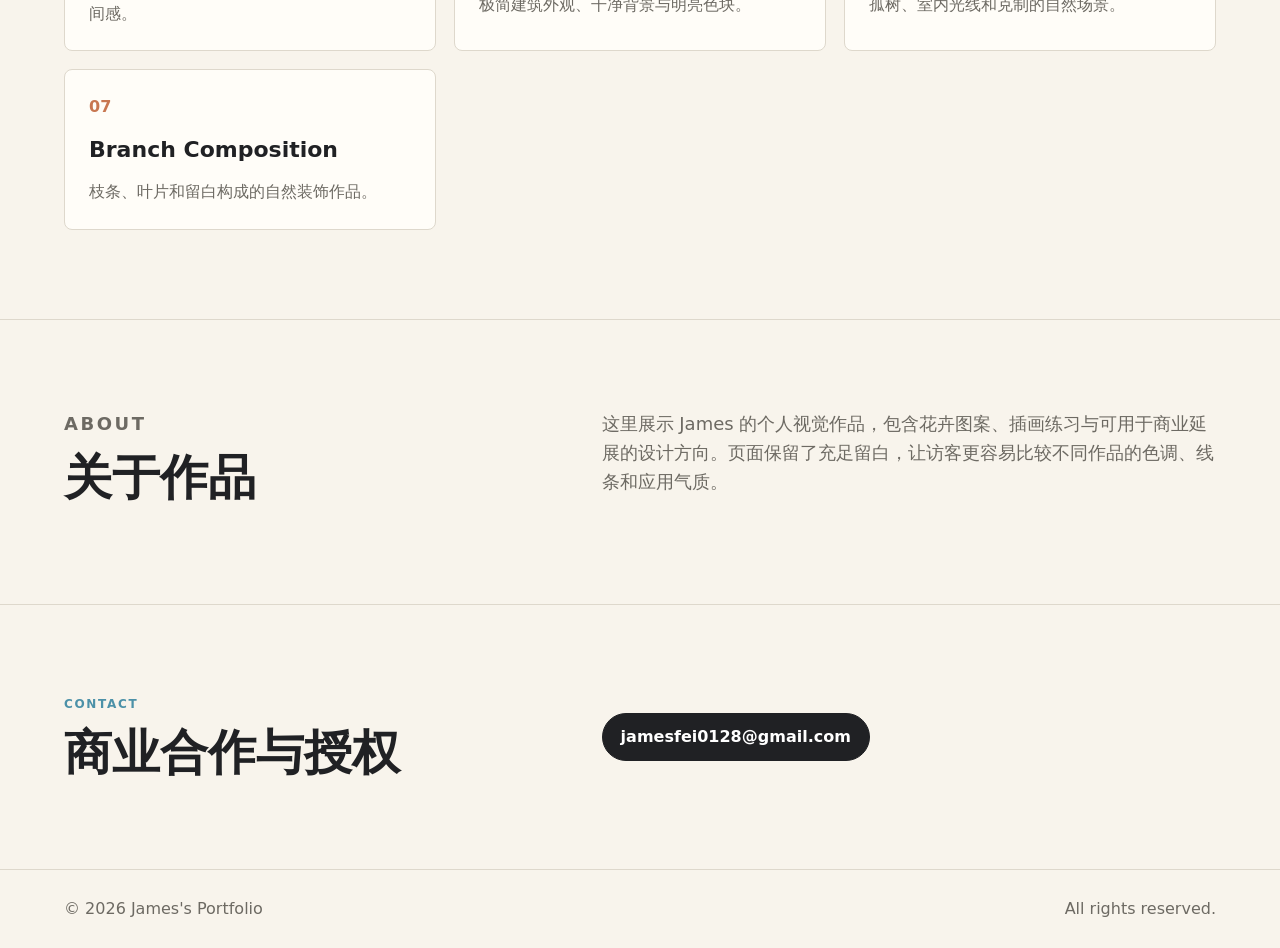
==== commit be1dba73: "Add files via upload" ====
--- a/index.html
+++ b/index.html
@@ -1,4 +1,4 @@
-﻿<!doctype html>
+<!doctype html>
 <html lang="zh-CN">
   <head>
     <meta charset="UTF-8" />
@@ -8,15 +8,15 @@
   </head>
   <body>
     <header class="site-header">
-      <a class="brand" href="#top" aria-label="è¿”å›žé¦–é¡µ">
+      <a class="brand" href="#top" aria-label="返回首页">
         <span class="brand-mark"></span>
         <span>James's Portfolio</span>
       </a>
-      <nav class="main-nav" aria-label="ä¸»å¯¼èˆª">
-        <a href="#works">ä½œå“</a>
-        <a href="#series">ç³»åˆ—</a>
-        <a href="#about">å…³äºŽ</a>
-        <a href="#contact">è”ç³»</a>
+      <nav class="main-nav" aria-label="主导航">
+        <a href="#works">作品</a>
+        <a href="#series">系列</a>
+        <a href="#about">关于</a>
+        <a href="#contact">联系</a>
       </nav>
     </header>
 
@@ -24,43 +24,43 @@
       <section class="hero">
         <div class="hero-copy">
           <p class="eyebrow">Selected Works</p>
-          <h1>James çš„ä¸ªäººæ’ç”»ä½œå“é›†ã€‚</h1>
+          <h1>James 的个人插画作品集。</h1>
           <p class="hero-text">
-            å±•ç¤ºåŽŸåˆ›æ’ç”»ã€å›¾æ¡ˆè®¾è®¡ä¸Žé€‚åˆå•†ä¸šå»¶å±•çš„è§†è§‰ä½œå“ï¼Œé€‚ç”¨äºŽåŒ…è£…ã€æ–‡åˆ›ã€å“ç‰Œè§†è§‰å’ŒæŽˆæƒåˆä½œã€‚
+            展示原创插画、图案设计与适合商业延展的视觉作品，适用于包装、文创、品牌视觉和授权合作。
           </p>
           <div class="hero-actions">
-            <a class="button primary" href="#works">æµè§ˆä½œå“</a>
-            <a class="button secondary" href="#contact">åˆä½œè”ç³»</a>
+            <a class="button primary" href="#works">浏览作品</a>
+            <a class="button secondary" href="#contact">合作联系</a>
           </div>
         </div>
-        <div class="hero-feature" aria-label="ç²¾é€‰ä½œå“é¢„è§ˆ">
+        <div class="hero-feature" aria-label="精选作品预览">
           <button class="feature-card feature-large image-trigger" type="button" data-work-id="blue-stem-bloom">
-            <img src="images/web/art-06.jpg" alt="è“è‰²èŠ±å‰çº¿ç¨¿å›¾æ¡ˆ" />
+            <img src="images/web/art-06.jpg" alt="蓝色花卉线稿图案" />
           </button>
           <div class="feature-stack">
             <button class="feature-card image-trigger" type="button" data-work-id="apricot-garden">
-              <img src="images/web/art-02.jpg" alt="ææ©™è‰²èŠ±å‰å›¾æ¡ˆ" />
+              <img src="images/web/art-02.jpg" alt="杏橙色花卉图案" />
             </button>
             <div class="feature-card ad-card">
               <span>AD</span>
-              <p>é¦–é¡µå“ç‰Œå±•ç¤ºä½</p>
+              <p>首页品牌展示位</p>
             </div>
           </div>
         </div>
       </section>
 
-      <section class="section intro-strip" aria-label="ä½œå“æ¦‚è§ˆ">
+      <section class="section intro-strip" aria-label="作品概览">
         <div>
           <strong>23</strong>
-          <span>å½“å‰ä½œå“</span>
+          <span>当前作品</span>
         </div>
         <div>
           <strong>7</strong>
-          <span>ä½œå“ç³»åˆ—</span>
+          <span>作品系列</span>
         </div>
         <div>
           <strong>Open</strong>
-          <span>å•†ä¸šæŽˆæƒä¸Žåˆä½œ</span>
+          <span>商业授权与合作</span>
         </div>
       </section>
 
@@ -68,23 +68,23 @@
         <div class="section-heading">
           <div>
             <p class="eyebrow">Gallery</p>
-            <h2>ç²¾é€‰ä½œå“</h2>
+            <h2>精选作品</h2>
           </div>
-          <button class="text-button" type="button" id="shuffleWorksButton">éšæœºæ¢ä¸€ç»„</button>
+          <button class="text-button" type="button" id="shuffleWorksButton">随机换一组</button>
         </div>
 
         <div class="layout-with-ads">
           <div class="gallery-grid" id="featuredWorks" aria-live="polite"></div>
 
-          <aside class="side-ads" aria-label="ä¾§è¾¹å¹¿å‘Šä½">
+          <aside class="side-ads" aria-label="侧边广告位">
             <div class="ad-slot ad-tall">
               <span>AD</span>
-              <strong>ä¾§æ å¹¿å‘Šä½</strong>
-              <p>é€‚åˆç«–ç‰ˆæµ·æŠ¥ã€è¯¾ç¨‹æŽ¨èã€å“ç‰ŒèµžåŠ©æˆ–æŽˆæƒå…¥å£ã€‚</p>
+              <strong>侧栏广告位</strong>
+              <p>适合竖版海报、课程推荐、品牌赞助或授权入口。</p>
             </div>
             <div class="ad-slot">
               <span>AD</span>
-              <strong>å°å°ºå¯¸æŽ¨å¹¿ä½</strong>
+              <strong>小尺寸推广位</strong>
             </div>
           </aside>
         </div>
@@ -94,7 +94,7 @@
         <div class="section-heading">
           <div>
             <p class="eyebrow">Series</p>
-            <h2>ä½œå“ç³»åˆ—</h2>
+            <h2>作品系列</h2>
           </div>
         </div>
         <div class="series-grid" id="seriesGrid"></div>
@@ -104,11 +104,11 @@
         <div class="section-heading">
           <div>
             <p class="eyebrow">Series Detail</p>
-            <h2 id="seriesDetailTitle">ç³»åˆ—ä½œå“</h2>
+            <h2 id="seriesDetailTitle">系列作品</h2>
           </div>
           <div class="detail-actions">
-            <button class="text-button" type="button" id="backToWorksButton">è¿”å›žå…¨éƒ¨ä½œå“</button>
-            <button class="text-button" type="button" id="backToSeriesButton">è¿”å›žç³»åˆ—</button>
+            <button class="text-button" type="button" id="backToWorksButton">返回全部作品</button>
+            <button class="text-button" type="button" id="backToSeriesButton">返回系列</button>
           </div>
         </div>
         <div class="gallery-grid series-detail-grid" id="seriesWorks"></div>
@@ -117,37 +117,36 @@
       <section class="section about-section" id="about">
         <div>
           <p class="eyebrow">About</p>
-          <h2>å…³äºŽä½œå“</h2>
+          <h2>关于作品</h2>
         </div>
         <p>
-          è¿™é‡Œå±•ç¤º James çš„ä¸ªäººè§†è§‰ä½œå“ï¼ŒåŒ…å«èŠ±å‰å›¾æ¡ˆã€æ’ç”»ç»ƒä¹ ä¸Žå¯ç”¨äºŽå•†ä¸šå»¶å±•çš„è®¾è®¡æ–¹å‘ã€‚é¡µé¢ä¿ç•™äº†å……è¶³ç•™ç™½ï¼Œè®©è®¿å®¢æ›´å®¹æ˜“æ¯”è¾ƒä¸åŒä½œå“çš„è‰²è°ƒã€çº¿æ¡å’Œåº”ç”¨æ°”è´¨ã€‚
+          这里展示 James 的个人视觉作品，包含花卉图案、插画练习与可用于商业延展的设计方向。页面保留了充足留白，让访客更容易比较不同作品的色调、线条和应用气质。
         </p>
       </section>
 
       <section class="section contact-section" id="contact">
         <div>
           <p class="eyebrow">Contact</p>
-          <h2>å•†ä¸šåˆä½œä¸ŽæŽˆæƒ</h2>
+          <h2>商业合作与授权</h2>
         </div>
         <a class="button primary" href="mailto:jamesfei0128@gmail.com">jamesfei0128@gmail.com</a>
       </section>
     </main>
 
     <div class="lightbox" id="lightbox" aria-modal="true" role="dialog" aria-labelledby="lightboxTitle" hidden>
-      <button class="lightbox-backdrop" type="button" aria-label="å…³é—­é¢„è§ˆ"></button>
+      <button class="lightbox-backdrop" type="button" aria-label="关闭预览"></button>
       <div class="lightbox-panel">
-        <button class="lightbox-close" type="button" aria-label="å…³é—­é¢„è§ˆ">Ã—</button>
+        <button class="lightbox-close" type="button" aria-label="关闭预览">×</button>
         <img id="lightboxImage" src="" alt="" />
         <h2 id="lightboxTitle"></h2>
       </div>
     </div>
 
     <footer class="site-footer">
-      <span>Â© 2026 James's Portfolio</span>
+      <span>© 2026 James's Portfolio</span>
       <span>All rights reserved.</span>
     </footer>
 
     <script src="script.js"></script>
   </body>
 </html>
-
